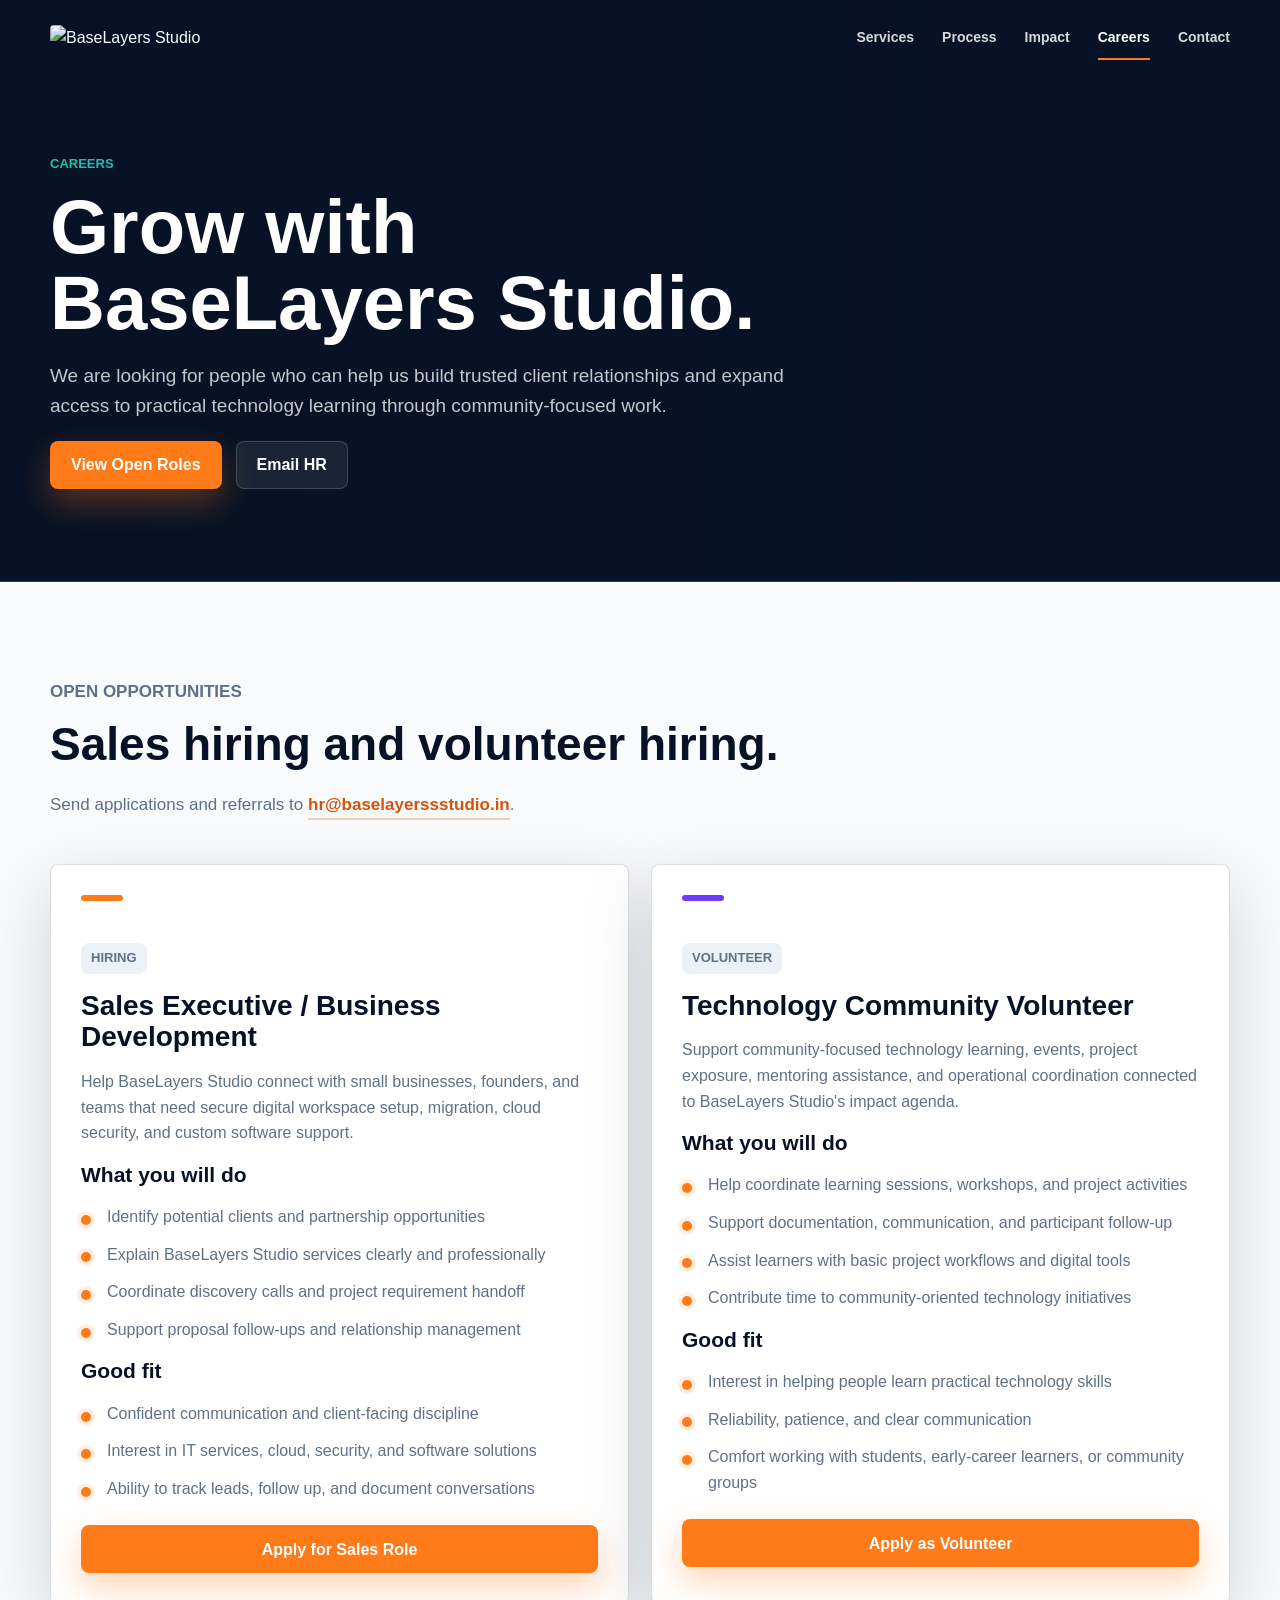
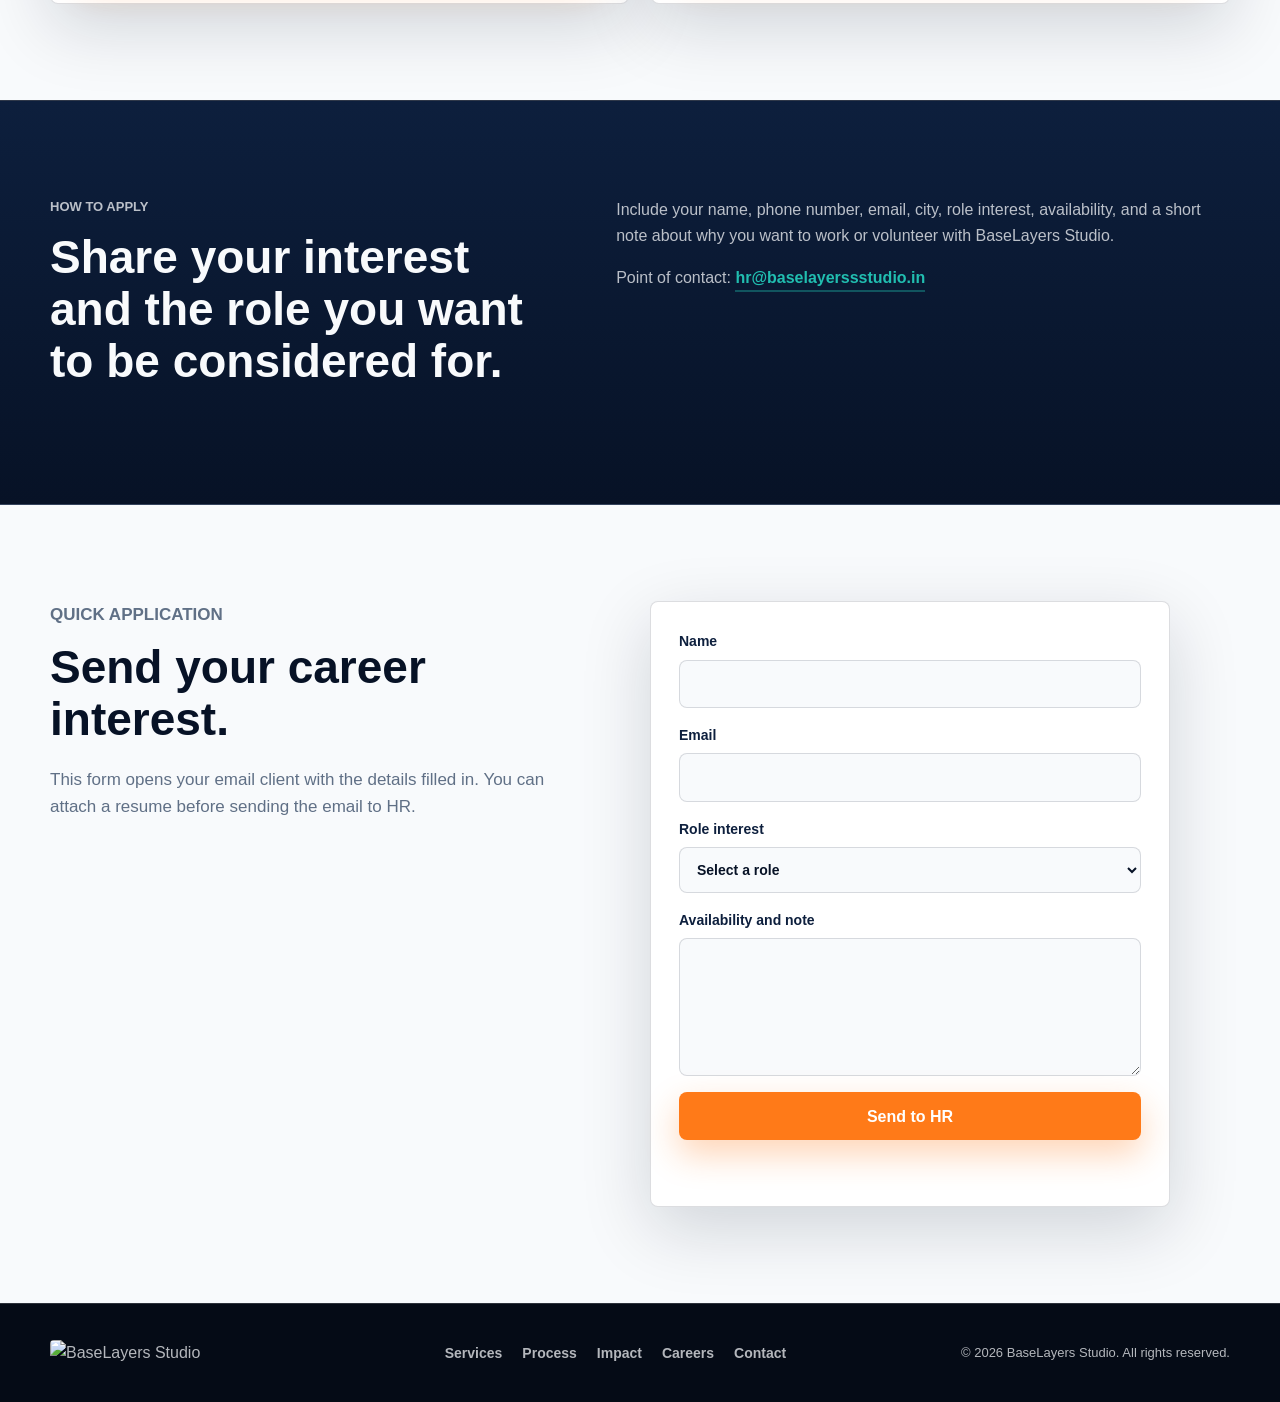
==== careers.html @ 8f0b49d5 "Add files via upload" ====
<!DOCTYPE html>
<html lang="en">
  <head>
    <meta charset="UTF-8" />
    <meta name="viewport" content="width=device-width, initial-scale=1.0" />
    <meta
      name="description"
      content="Explore careers at BaseLayers Studio, including sales hiring and volunteer hiring opportunities connected to technology services and community impact."
    />
    <title>Careers | BaseLayers Studio</title>
    <link rel="icon" type="image/png" href="Colour_Logo.png" />
    <link rel="stylesheet" href="styles.css" />
  </head>
  <body>
    <a class="skip-link" href="#main">Skip to content</a>

    <header class="site-header" data-header>
      <nav class="nav-shell" aria-label="Primary navigation">
        <a class="brand" href="index.html" aria-label="BaseLayers Studio home">
          <img src="assets/logo-original-highres.png" alt="BaseLayers Studio" />
        </a>
        <button class="nav-toggle" type="button" aria-expanded="false" aria-controls="primary-menu" data-nav-toggle>
          <span></span>
          <span></span>
          <span></span>
          <span class="sr-only">Menu</span>
        </button>
        <div class="nav-links" id="primary-menu" data-nav-menu>
          <a href="services.html">Services</a>
          <a href="process.html">Process</a>
          <a href="impact.html">Impact</a>
          <a href="careers.html" aria-current="page">Careers</a>
          <a href="contact.html">Contact</a>
        </div>
      </nav>
    </header>

    <main id="main">
      <section class="page-hero">
        <div class="section-inner">
          <p class="eyebrow">Careers</p>
          <h1>Grow with BaseLayers Studio.</h1>
          <p>
            We are looking for people who can help us build trusted client relationships and expand access to practical
            technology learning through community-focused work.
          </p>
          <div class="hero-actions">
            <a class="button button-primary" href="#open-roles">View Open Roles</a>
            <a class="button button-secondary" href="mailto:hr@baselayerssstudio.in">Email HR</a>
          </div>
        </div>
      </section>

      <section class="section section-light" id="open-roles">
        <div class="section-inner">
          <div class="section-heading">
            <p class="eyebrow eyebrow-dark">Open opportunities</p>
            <h2>Sales hiring and volunteer hiring.</h2>
            <p>
              Send applications and referrals to
              <a class="inline-link" href="mailto:hr@baselayerssstudio.in">hr@baselayerssstudio.in</a>.
            </p>
          </div>

          <div class="career-grid">
            <article class="career-card">
              <span class="service-marker marker-orange"></span>
              <p class="role-type">Hiring</p>
              <h2>Sales Executive / Business Development</h2>
              <p>
                Help BaseLayers Studio connect with small businesses, founders, and teams that need secure digital
                workspace setup, migration, cloud security, and custom software support.
              </p>
              <h3>What you will do</h3>
              <ul class="check-list">
                <li>Identify potential clients and partnership opportunities</li>
                <li>Explain BaseLayers Studio services clearly and professionally</li>
                <li>Coordinate discovery calls and project requirement handoff</li>
                <li>Support proposal follow-ups and relationship management</li>
              </ul>
              <h3>Good fit</h3>
              <ul class="check-list">
                <li>Confident communication and client-facing discipline</li>
                <li>Interest in IT services, cloud, security, and software solutions</li>
                <li>Ability to track leads, follow up, and document conversations</li>
              </ul>
              <a class="button button-primary" href="mailto:hr@baselayerssstudio.in?subject=Sales%20Hiring%20Application%20-%20BaseLayers%20Studio">Apply for Sales Role</a>
            </article>

            <article class="career-card">
              <span class="service-marker marker-purple"></span>
              <p class="role-type">Volunteer</p>
              <h2>Technology Community Volunteer</h2>
              <p>
                Support community-focused technology learning, events, project exposure, mentoring assistance, and
                operational coordination connected to BaseLayers Studio's impact agenda.
              </p>
              <h3>What you will do</h3>
              <ul class="check-list">
                <li>Help coordinate learning sessions, workshops, and project activities</li>
                <li>Support documentation, communication, and participant follow-up</li>
                <li>Assist learners with basic project workflows and digital tools</li>
                <li>Contribute time to community-oriented technology initiatives</li>
              </ul>
              <h3>Good fit</h3>
              <ul class="check-list">
                <li>Interest in helping people learn practical technology skills</li>
                <li>Reliability, patience, and clear communication</li>
                <li>Comfort working with students, early-career learners, or community groups</li>
              </ul>
              <a class="button button-primary" href="mailto:hr@baselayerssstudio.in?subject=Volunteer%20Application%20-%20BaseLayers%20Studio">Apply as Volunteer</a>
            </article>
          </div>
        </div>
      </section>

      <section class="section section-accent">
        <div class="section-inner split">
          <div>
            <p class="eyebrow">How to apply</p>
            <h2>Share your interest and the role you want to be considered for.</h2>
          </div>
          <div>
            <p>
              Include your name, phone number, email, city, role interest, availability, and a short note about why you
              want to work or volunteer with BaseLayers Studio.
            </p>
            <p>
              Point of contact:
              <a class="inline-link light" href="mailto:hr@baselayerssstudio.in">hr@baselayerssstudio.in</a>
            </p>
          </div>
        </div>
      </section>

      <section class="section section-light">
        <div class="section-inner contact-layout">
          <div>
            <p class="eyebrow eyebrow-dark">Quick application</p>
            <h2>Send your career interest.</h2>
            <p>
              This form opens your email client with the details filled in. You can attach a resume before sending the
              email to HR.
            </p>
          </div>

          <form class="contact-form" data-mail-form data-recipient="hr@baselayerssstudio.in" data-subject="Career application">
            <label>
              Name
              <input type="text" name="name" autocomplete="name" required />
            </label>
            <label>
              Email
              <input type="email" name="email" autocomplete="email" required />
            </label>
            <label>
              Role interest
              <select name="role-interest" required>
                <option value="">Select a role</option>
                <option>Sales Executive / Business Development</option>
                <option>Technology Community Volunteer</option>
              </select>
            </label>
            <label>
              Availability and note
              <textarea name="message" rows="5" required></textarea>
            </label>
            <button class="button button-primary" type="submit">Send to HR</button>
            <p class="form-status" aria-live="polite" data-form-status></p>
          </form>
        </div>
      </section>
    </main>

    <footer class="site-footer">
      <div class="footer-inner">
        <a class="footer-brand" href="index.html">
          <img src="assets/logo-original-highres.png" alt="BaseLayers Studio" />
        </a>
        <div class="footer-links">
          <a href="services.html">Services</a>
          <a href="process.html">Process</a>
          <a href="impact.html">Impact</a>
          <a href="careers.html">Careers</a>
          <a href="contact.html">Contact</a>
        </div>
        <p>&copy; 2026 BaseLayers Studio. All rights reserved.</p>
      </div>
    </footer>

    <script src="script.js"></script>
  </body>
</html>
---- styles.css ----
:root {
  --ink: #071226;
  --ink-2: #0d1f3d;
  --ink-3: #113866;
  --paper: #f8fafc;
  --paper-2: #eef3f8;
  --muted: #607086;
  --line: rgba(7, 18, 38, 0.14);
  --white-line: rgba(255, 255, 255, 0.16);
  --orange: #ff7a18;
  --orange-dark: #d65308;
  --purple: #6c3cff;
  --blue: #034b8a;
  --teal: #21beb0;
  --white: #ffffff;
  --shadow: 0 22px 70px rgba(7, 18, 38, 0.16);
}

* {
  box-sizing: border-box;
}

html {
  scroll-behavior: smooth;
}

body {
  margin: 0;
  color: var(--paper);
  background: var(--ink);
  font-family: Arial, Helvetica, sans-serif;
  line-height: 1.6;
}

img {
  display: block;
  max-width: 100%;
}

a {
  color: inherit;
  text-decoration: none;
}

button,
input,
select,
textarea {
  font: inherit;
}

button {
  cursor: pointer;
}

.sr-only,
.skip-link {
  position: absolute;
  width: 1px;
  height: 1px;
  padding: 0;
  margin: -1px;
  overflow: hidden;
  clip: rect(0, 0, 0, 0);
  white-space: nowrap;
  border: 0;
}

.skip-link:focus {
  position: fixed;
  top: 16px;
  left: 16px;
  z-index: 1000;
  width: auto;
  height: auto;
  padding: 10px 14px;
  margin: 0;
  color: var(--ink);
  background: var(--white);
  clip: auto;
}

.site-header {
  position: fixed;
  top: 0;
  left: 0;
  right: 0;
  z-index: 50;
  transition: background 180ms ease, border-color 180ms ease, box-shadow 180ms ease;
}

.site-header.is-scrolled,
.site-header.is-open {
  background: rgba(7, 18, 38, 0.92);
  border-bottom: 1px solid var(--white-line);
  box-shadow: 0 18px 50px rgba(0, 0, 0, 0.24);
  backdrop-filter: blur(14px);
}

.nav-shell {
  width: min(1180px, calc(100% - 40px));
  min-height: 76px;
  margin: 0 auto;
  display: flex;
  align-items: center;
  justify-content: space-between;
  gap: 28px;
}

.brand img {
  width: 250px;
  height: auto;
  border-radius: 4px;
}

.nav-links {
  display: flex;
  align-items: center;
  gap: 28px;
  color: rgba(255, 255, 255, 0.84);
  font-size: 14px;
  font-weight: 700;
}

.nav-links a {
  padding: 10px 0;
  border-bottom: 2px solid transparent;
  transition: color 160ms ease, border-color 160ms ease;
}

.nav-links a:hover,
.nav-links a:focus-visible,
.nav-links a[aria-current="page"] {
  color: var(--white);
  border-color: var(--orange);
  outline: 0;
}

.nav-toggle {
  display: none;
  width: 44px;
  height: 44px;
  align-items: center;
  justify-content: center;
  flex-direction: column;
  gap: 5px;
  color: var(--white);
  background: rgba(255, 255, 255, 0.1);
  border: 1px solid var(--white-line);
  border-radius: 8px;
}

.nav-toggle span:not(.sr-only) {
  width: 18px;
  height: 2px;
  background: currentColor;
}

.hero {
  position: relative;
  min-height: 100vh;
  display: flex;
  align-items: center;
  overflow: hidden;
  isolation: isolate;
  background-image:
    linear-gradient(90deg, rgba(7, 18, 38, 0.94) 0%, rgba(7, 18, 38, 0.78) 42%, rgba(7, 18, 38, 0.26) 100%),
    url("assets/hero-foundation.png");
  background-size: cover;
  background-position: center;
}

.hero::after {
  content: "";
  position: absolute;
  inset: auto 0 0;
  height: 32%;
  background: linear-gradient(180deg, rgba(7, 18, 38, 0), var(--ink));
  z-index: -1;
}

.hero-content {
  width: min(1180px, calc(100% - 40px));
  margin: 0 auto;
  padding: 146px 0 150px;
}

.eyebrow {
  margin: 0 0 14px;
  color: var(--teal);
  font-size: 13px;
  font-weight: 800;
  letter-spacing: 0;
  text-transform: uppercase;
}

.eyebrow-dark {
  color: var(--blue);
}

h1,
h2,
h3,
p {
  margin-top: 0;
}

h1 {
  max-width: 640px;
  margin-bottom: 24px;
  color: var(--white);
  font-size: 54px;
  line-height: 1;
  letter-spacing: 0;
}

h2 {
  margin-bottom: 20px;
  font-size: 38px;
  line-height: 1.13;
  letter-spacing: 0;
}

h3 {
  margin-bottom: 12px;
  font-size: 21px;
  line-height: 1.25;
  letter-spacing: 0;
}

.hero-copy {
  max-width: 650px;
  margin-bottom: 32px;
  color: rgba(248, 250, 252, 0.84);
  font-size: 19px;
}

.hero-actions {
  display: flex;
  flex-wrap: wrap;
  gap: 14px;
}

.button {
  min-height: 48px;
  display: inline-flex;
  align-items: center;
  justify-content: center;
  gap: 8px;
  padding: 13px 20px;
  border: 1px solid transparent;
  border-radius: 8px;
  font-weight: 800;
  line-height: 1.2;
  transition: transform 160ms ease, box-shadow 160ms ease, background 160ms ease, border-color 160ms ease;
}

.button:hover,
.button:focus-visible {
  transform: translateY(-2px);
  outline: 0;
}

.button-primary {
  color: var(--white);
  background: var(--orange);
  box-shadow: 0 14px 34px rgba(255, 122, 24, 0.32);
}

.button-primary:hover,
.button-primary:focus-visible {
  background: var(--orange-dark);
}

.button-secondary {
  color: var(--white);
  background: rgba(255, 255, 255, 0.08);
  border-color: var(--white-line);
}

.button-secondary:hover,
.button-secondary:focus-visible {
  background: rgba(255, 255, 255, 0.14);
}

.hero-strip {
  position: absolute;
  left: 50%;
  bottom: 30px;
  width: min(1180px, calc(100% - 40px));
  transform: translateX(-50%);
  display: grid;
  grid-template-columns: repeat(5, 1fr);
  border: 1px solid var(--white-line);
  border-radius: 8px;
  overflow: hidden;
  background: rgba(7, 18, 38, 0.7);
  backdrop-filter: blur(10px);
}

.hero-strip span {
  min-height: 54px;
  display: flex;
  align-items: center;
  justify-content: center;
  padding: 10px 12px;
  color: rgba(255, 255, 255, 0.8);
  font-size: 13px;
  font-weight: 800;
  text-align: center;
  border-right: 1px solid var(--white-line);
}

.hero-strip span:last-child {
  border-right: 0;
}

.section {
  padding: 96px 0;
  background: var(--ink);
}

.section-light {
  color: var(--ink);
  background: var(--paper);
}

.section-accent {
  background: linear-gradient(180deg, var(--ink-2), var(--ink));
  border-top: 1px solid var(--white-line);
  border-bottom: 1px solid var(--white-line);
}

.section-inner {
  width: min(1180px, calc(100% - 40px));
  margin: 0 auto;
}

.split {
  display: grid;
  grid-template-columns: minmax(0, 0.9fr) minmax(0, 1.1fr);
  gap: 64px;
  align-items: start;
}

.intro-copy p,
.section-heading p,
.proof-grid p,
.contact-layout p {
  color: var(--muted);
  font-size: 17px;
}

.section:not(.section-light) .section-heading p,
.section:not(.section-light) .proof-grid p,
.section:not(.section-light) .contact-layout p {
  color: rgba(248, 250, 252, 0.72);
}

.intro-copy p:last-child {
  margin-bottom: 0;
}

.section-heading {
  max-width: 730px;
  margin-bottom: 44px;
}

.section-heading.compact {
  max-width: 860px;
}

.service-grid {
  display: grid;
  grid-template-columns: repeat(3, minmax(0, 1fr));
  gap: 18px;
}

.service-card {
  min-height: 278px;
  padding: 28px;
  background: rgba(255, 255, 255, 0.05);
  border: 1px solid var(--white-line);
  border-radius: 8px;
  box-shadow: 0 1px 0 rgba(255, 255, 255, 0.05) inset;
  transition: transform 180ms ease, border-color 180ms ease, background 180ms ease;
}

.service-card .text-link {
  margin-top: 18px;
}

.service-card:hover {
  transform: translateY(-4px);
  border-color: rgba(255, 122, 24, 0.55);
  background: rgba(255, 255, 255, 0.075);
}

.service-marker {
  display: block;
  width: 42px;
  height: 6px;
  margin-bottom: 26px;
  border-radius: 99px;
}

.marker-orange {
  background: var(--orange);
}

.marker-purple {
  background: var(--purple);
}

.marker-blue {
  background: #1d82d2;
}

.marker-teal {
  background: var(--teal);
}

.service-card p {
  color: rgba(248, 250, 252, 0.72);
  margin-bottom: 0;
}

.text-link,
.inline-link {
  display: inline-flex;
  color: var(--orange-dark);
  font-weight: 900;
  border-bottom: 2px solid rgba(214, 83, 8, 0.28);
  transition: border-color 160ms ease, color 160ms ease;
}

.text-link {
  color: var(--orange);
  border-color: rgba(255, 122, 24, 0.36);
}

.inline-link.light {
  color: var(--teal);
  border-color: rgba(33, 190, 176, 0.36);
}

.text-link:hover,
.text-link:focus-visible,
.inline-link:hover,
.inline-link:focus-visible {
  color: var(--orange);
  border-color: currentColor;
  outline: 0;
}

.page-hero {
  position: relative;
  padding: 154px 0 92px;
  overflow: hidden;
  background:
    linear-gradient(90deg, rgba(7, 18, 38, 0.95), rgba(7, 18, 38, 0.76)),
    url("assets/hero-foundation.png");
  background-size: cover;
  background-position: center;
  border-bottom: 1px solid var(--white-line);
}

.page-hero .section-inner {
  max-width: 1180px;
}

.page-hero h1 {
  max-width: 780px;
  margin-bottom: 20px;
}

.page-hero p:not(.eyebrow) {
  max-width: 760px;
  color: rgba(248, 250, 252, 0.78);
  font-size: 19px;
}

.service-detail-list {
  display: grid;
  gap: 18px;
}

.service-detail {
  display: grid;
  grid-template-columns: minmax(0, 1.15fr) minmax(300px, 0.85fr);
  gap: 38px;
  align-items: start;
  padding: 32px;
  background: var(--white);
  border: 1px solid var(--line);
  border-radius: 8px;
  box-shadow: var(--shadow);
  scroll-margin-top: 100px;
}

.service-detail h2,
.process-deep-grid h2,
.career-card h2,
.impact-grid h2,
.contact-card-grid h2 {
  font-size: 28px;
}

.service-detail p,
.process-deep-grid p,
.career-card p,
.impact-grid p,
.contact-card-grid p {
  color: var(--muted);
}

.check-list {
  margin: 0;
  padding: 0;
  list-style: none;
  display: grid;
  gap: 12px;
}

.check-list li {
  position: relative;
  padding-left: 26px;
  color: var(--muted);
}

.check-list li::before {
  content: "";
  position: absolute;
  top: 0.68em;
  left: 0;
  width: 10px;
  height: 10px;
  border-radius: 50%;
  background: var(--orange);
  box-shadow: 0 0 0 4px rgba(255, 122, 24, 0.12);
}

.cta-band,
.cta-panel {
  border-top: 1px solid var(--white-line);
}

.cta-band p,
.section-accent p {
  color: rgba(248, 250, 252, 0.74);
}

.button-dark {
  color: var(--ink);
  background: rgba(7, 18, 38, 0.08);
  border-color: var(--line);
}

.button-dark:hover,
.button-dark:focus-visible {
  color: var(--white);
  background: var(--ink);
}

.process-deep-grid {
  display: grid;
  grid-template-columns: repeat(2, minmax(0, 1fr));
  gap: 18px;
}

.process-deep-grid article {
  min-height: 360px;
  padding: 30px;
  background: var(--white);
  border: 1px solid var(--line);
  border-radius: 8px;
  box-shadow: var(--shadow);
}

.process-deep-grid span {
  display: inline-flex;
  margin-bottom: 28px;
  color: var(--orange-dark);
  font-size: 15px;
  font-weight: 900;
}

.impact-grid {
  display: grid;
  grid-template-columns: repeat(3, minmax(0, 1fr));
  gap: 18px;
}

.impact-grid article,
.contact-card-grid article {
  padding: 30px;
  background: rgba(255, 255, 255, 0.06);
  border: 1px solid var(--white-line);
  border-radius: 8px;
}

.impact-grid p,
.contact-card-grid p {
  color: rgba(248, 250, 252, 0.72);
}

.career-grid {
  display: grid;
  grid-template-columns: repeat(2, minmax(0, 1fr));
  gap: 22px;
}

.career-card {
  display: grid;
  gap: 16px;
  align-content: start;
  padding: 30px;
  background: var(--white);
  border: 1px solid var(--line);
  border-radius: 8px;
  box-shadow: var(--shadow);
}

.career-card h2,
.career-card h3,
.career-card p {
  margin-bottom: 0;
}

.career-card .button {
  margin-top: 8px;
}

.role-type {
  display: inline-flex;
  width: fit-content;
  padding: 5px 10px;
  color: var(--blue);
  background: rgba(3, 75, 138, 0.08);
  border-radius: 8px;
  font-size: 13px;
  font-weight: 900;
  text-transform: uppercase;
}

.contact-card-grid {
  display: grid;
  grid-template-columns: repeat(2, minmax(0, 1fr));
  gap: 18px;
}

.solution-list {
  border-top: 1px solid var(--white-line);
}

.solution-item {
  display: grid;
  grid-template-columns: 0.55fr 1fr;
  gap: 32px;
  padding: 26px 0;
  border-bottom: 1px solid var(--white-line);
}

.solution-item strong {
  color: var(--white);
  font-size: 18px;
}

.solution-item span {
  color: rgba(248, 250, 252, 0.72);
}

.process-grid {
  display: grid;
  grid-template-columns: repeat(4, minmax(0, 1fr));
  gap: 18px;
}

.process-grid article {
  min-height: 250px;
  padding: 26px;
  background: var(--white);
  border: 1px solid var(--line);
  border-radius: 8px;
  box-shadow: var(--shadow);
}

.process-grid span {
  display: block;
  margin-bottom: 36px;
  color: var(--orange-dark);
  font-weight: 900;
}

.process-grid p {
  margin-bottom: 0;
  color: var(--muted);
}

.proof {
  background:
    linear-gradient(180deg, rgba(7, 18, 38, 0.86), rgba(7, 18, 38, 0.95)),
    url("assets/hero-foundation.png");
  background-size: cover;
  background-position: center bottom;
  border-top: 1px solid var(--white-line);
}

.proof-grid {
  display: grid;
  grid-template-columns: repeat(2, minmax(0, 1fr));
  gap: 18px;
}

.proof-grid div {
  padding: 24px;
  background: rgba(255, 255, 255, 0.06);
  border: 1px solid var(--white-line);
  border-radius: 8px;
}

.proof-grid strong {
  display: block;
  margin-bottom: 8px;
  color: var(--white);
  font-size: 17px;
}

.proof-grid p {
  margin-bottom: 0;
}

.contact-layout {
  display: grid;
  grid-template-columns: minmax(0, 0.9fr) minmax(320px, 520px);
  gap: 60px;
  align-items: start;
}

.contact-points {
  display: grid;
  gap: 10px;
  margin-top: 30px;
}

.contact-points span {
  display: flex;
  align-items: center;
  gap: 10px;
  color: var(--ink-2);
  font-weight: 800;
}

.contact-points span::before {
  content: "";
  width: 10px;
  height: 10px;
  flex: 0 0 auto;
  border-radius: 50%;
  background: var(--orange);
}

.contact-form {
  display: grid;
  gap: 16px;
  padding: 28px;
  background: var(--white);
  border: 1px solid var(--line);
  border-radius: 8px;
  box-shadow: var(--shadow);
}

.contact-form label {
  display: grid;
  gap: 7px;
  color: var(--ink-2);
  font-size: 14px;
  font-weight: 800;
}

.contact-form input,
.contact-form select,
.contact-form textarea {
  width: 100%;
  min-height: 46px;
  padding: 12px 13px;
  color: var(--ink);
  background: var(--paper);
  border: 1px solid var(--line);
  border-radius: 8px;
  outline: 0;
  transition: border-color 160ms ease, box-shadow 160ms ease;
}

.contact-form textarea {
  resize: vertical;
}

.contact-form input:focus,
.contact-form select:focus,
.contact-form textarea:focus {
  border-color: var(--blue);
  box-shadow: 0 0 0 4px rgba(3, 75, 138, 0.14);
}

.contact-form .button {
  width: 100%;
  border: 0;
}

.form-status {
  min-height: 22px;
  margin: 0;
  color: var(--muted);
  font-size: 14px;
}

.site-footer {
  padding: 36px 0;
  color: rgba(248, 250, 252, 0.72);
  background: #050b16;
  border-top: 1px solid var(--white-line);
}

.footer-inner {
  width: min(1180px, calc(100% - 40px));
  margin: 0 auto;
  display: grid;
  grid-template-columns: auto 1fr auto;
  gap: 28px;
  align-items: center;
}

.footer-brand img {
  width: 220px;
  border-radius: 4px;
}

.footer-links {
  display: flex;
  flex-wrap: wrap;
  justify-content: center;
  gap: 20px;
  font-size: 14px;
  font-weight: 800;
}

.footer-links a:hover,
.footer-links a:focus-visible {
  color: var(--white);
  outline: 0;
}

.site-footer p {
  margin: 0;
  font-size: 13px;
  text-align: right;
}

@media (min-width: 900px) {
  h1 {
    font-size: 76px;
  }

  h2 {
    font-size: 46px;
  }
}

@media (max-width: 980px) {
  .nav-toggle {
    display: inline-flex;
  }

  .nav-links {
    position: absolute;
    top: 76px;
    left: 20px;
    right: 20px;
    display: none;
    flex-direction: column;
    align-items: stretch;
    gap: 0;
    padding: 12px;
    background: rgba(7, 18, 38, 0.98);
    border: 1px solid var(--white-line);
    border-radius: 8px;
    box-shadow: 0 26px 70px rgba(0, 0, 0, 0.34);
  }

  .nav-links.is-open {
    display: flex;
  }

  .nav-links a {
    padding: 13px 10px;
    border-bottom: 1px solid var(--white-line);
  }

  .nav-links a:last-child {
    border-bottom: 0;
  }

  .hero {
    min-height: 860px;
    background-position: 58% center;
  }

  .hero-strip {
    grid-template-columns: repeat(2, 1fr);
  }

  .hero-strip span {
    border-bottom: 1px solid var(--white-line);
  }

  .hero-strip span:nth-child(2n) {
    border-right: 0;
  }

  .hero-strip span:last-child {
    grid-column: 1 / -1;
    border-bottom: 0;
  }

  .split,
  .contact-layout {
    grid-template-columns: 1fr;
    gap: 34px;
  }

  .service-grid,
  .process-grid,
  .process-deep-grid,
  .career-grid,
  .contact-card-grid {
    grid-template-columns: repeat(2, minmax(0, 1fr));
  }

  .service-detail {
    grid-template-columns: 1fr;
  }

  .footer-inner {
    grid-template-columns: 1fr;
    justify-items: start;
  }

  .footer-links {
    justify-content: flex-start;
  }

  .site-footer p {
    text-align: left;
  }
}

@media (max-width: 680px) {
  .nav-shell,
  .hero-content,
  .hero-strip,
  .section-inner,
  .footer-inner {
    width: min(100% - 28px, 1180px);
  }

  .brand img {
    width: 206px;
  }

  .hero {
    min-height: 900px;
    background-position: 63% center;
  }

  .hero-content {
    padding-top: 124px;
  }

  h1 {
    font-size: 44px;
  }

  h2 {
    font-size: 32px;
  }

  .hero-copy {
    font-size: 17px;
  }

  .hero-actions {
    display: grid;
  }

  .button {
    width: 100%;
  }

  .section {
    padding: 70px 0;
  }

  .service-grid,
  .process-grid,
  .process-deep-grid,
  .proof-grid,
  .impact-grid,
  .career-grid,
  .contact-card-grid {
    grid-template-columns: 1fr;
  }

  .service-card,
  .service-detail,
  .process-grid article,
  .process-deep-grid article,
  .career-card,
  .impact-grid article,
  .contact-card-grid article {
    min-height: auto;
  }

  .page-hero {
    padding: 126px 0 70px;
  }

  .solution-item {
    grid-template-columns: 1fr;
    gap: 8px;
  }

  .contact-layout {
    grid-template-columns: 1fr;
  }

  .contact-form {
    padding: 20px;
  }
}

@media (prefers-reduced-motion: reduce) {
  *,
  *::before,
  *::after {
    scroll-behavior: auto !important;
    transition-duration: 0.01ms !important;
    animation-duration: 0.01ms !important;
    animation-iteration-count: 1 !important;
  }
}
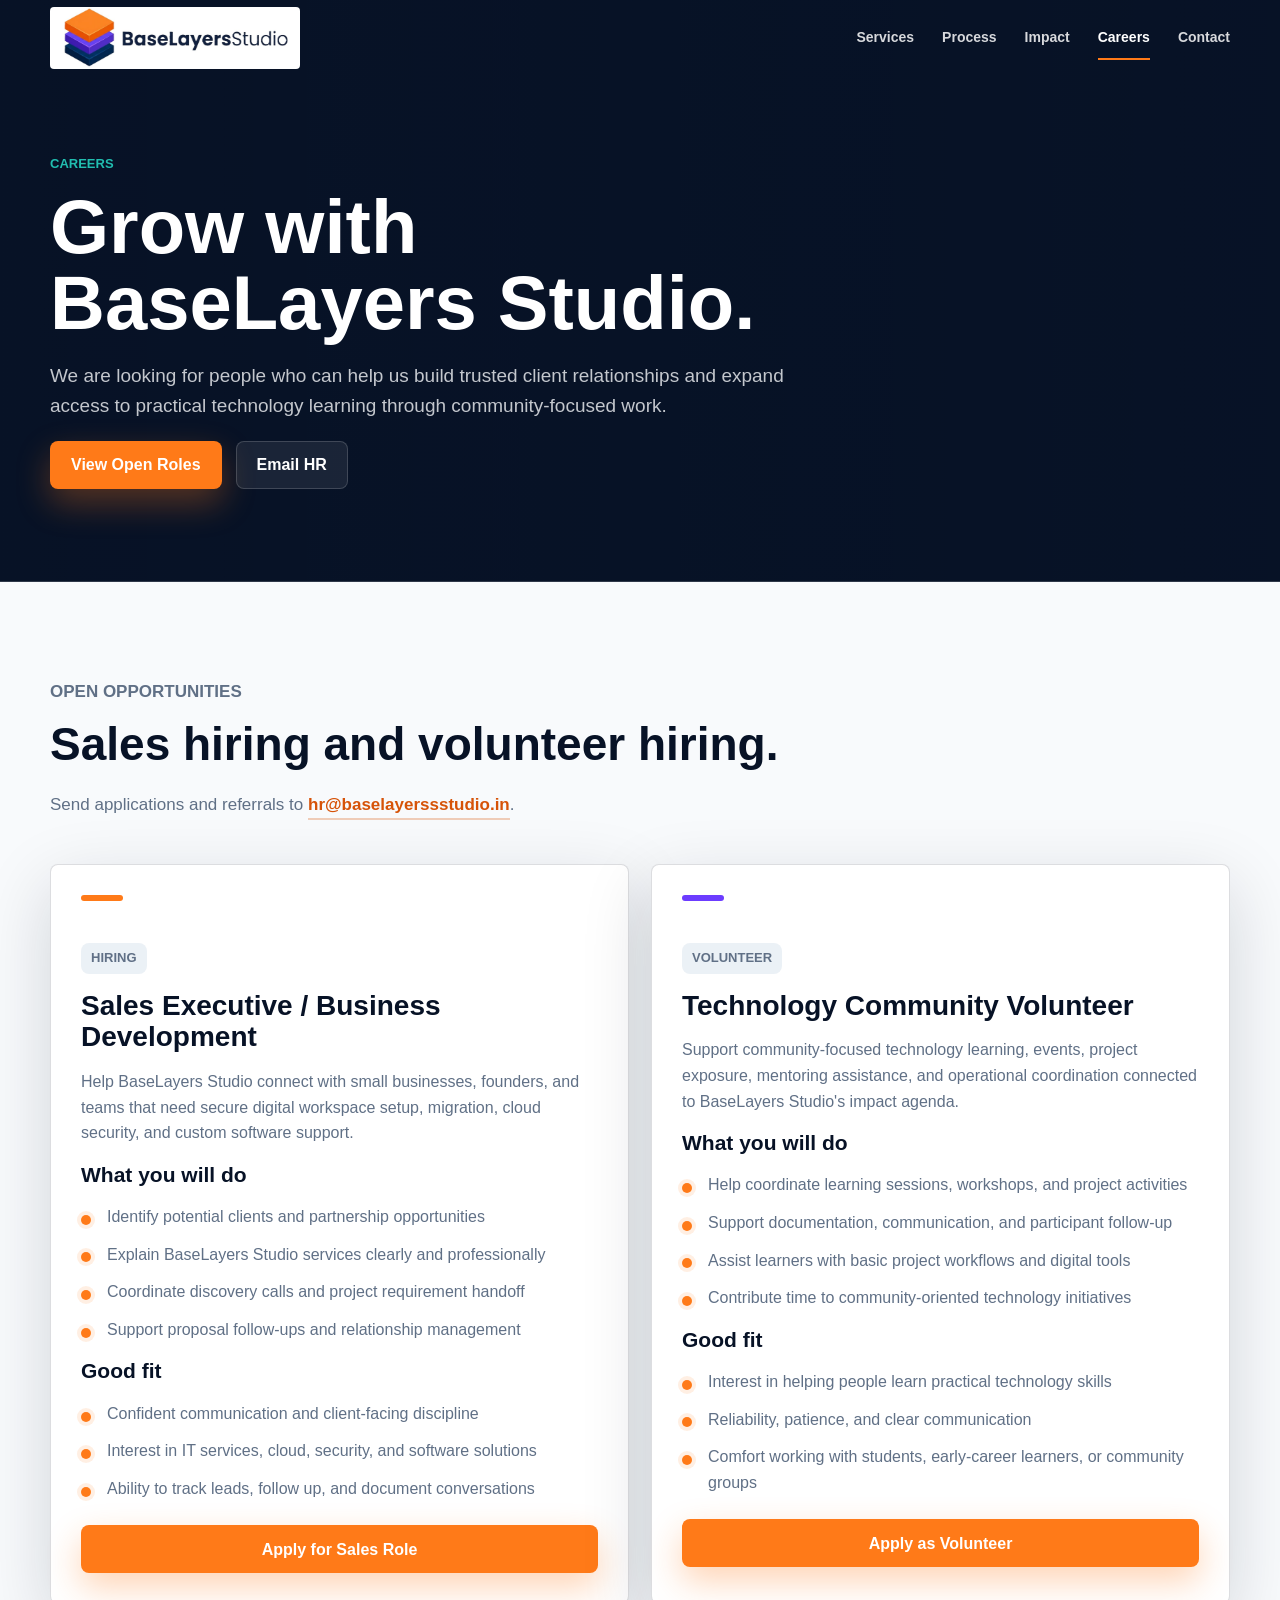
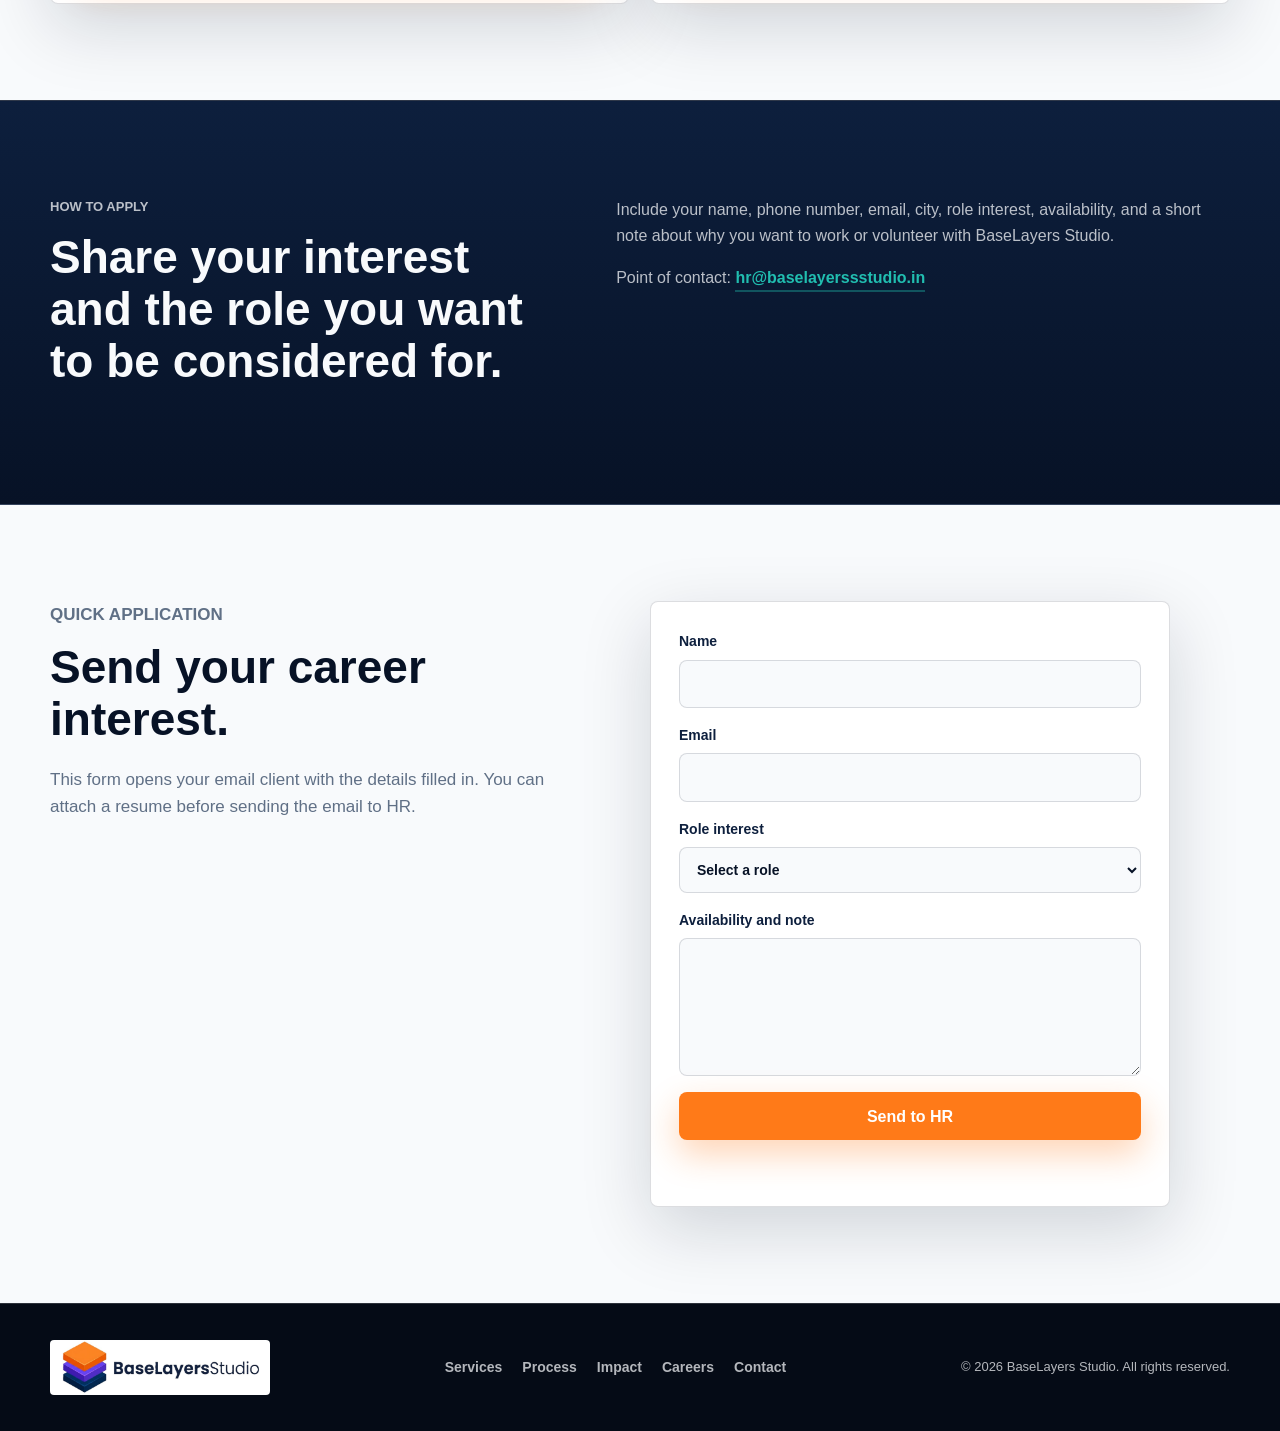
==== commit 7f90b366: "Update logo image source paths in careers.html" ====
--- a/careers.html
+++ b/careers.html
@@ -17,7 +17,7 @@
     <header class="site-header" data-header>
       <nav class="nav-shell" aria-label="Primary navigation">
         <a class="brand" href="index.html" aria-label="BaseLayers Studio home">
-          <img src="assets/logo-original-highres.png" alt="BaseLayers Studio" />
+          <img src="logo-original-highres.png" alt="BaseLayers Studio" />
         </a>
         <button class="nav-toggle" type="button" aria-expanded="false" aria-controls="primary-menu" data-nav-toggle>
           <span></span>
@@ -175,7 +175,7 @@
     <footer class="site-footer">
       <div class="footer-inner">
         <a class="footer-brand" href="index.html">
-          <img src="assets/logo-original-highres.png" alt="BaseLayers Studio" />
+          <img src="logo-original-highres.png" alt="BaseLayers Studio" />
         </a>
         <div class="footer-links">
           <a href="services.html">Services</a>
